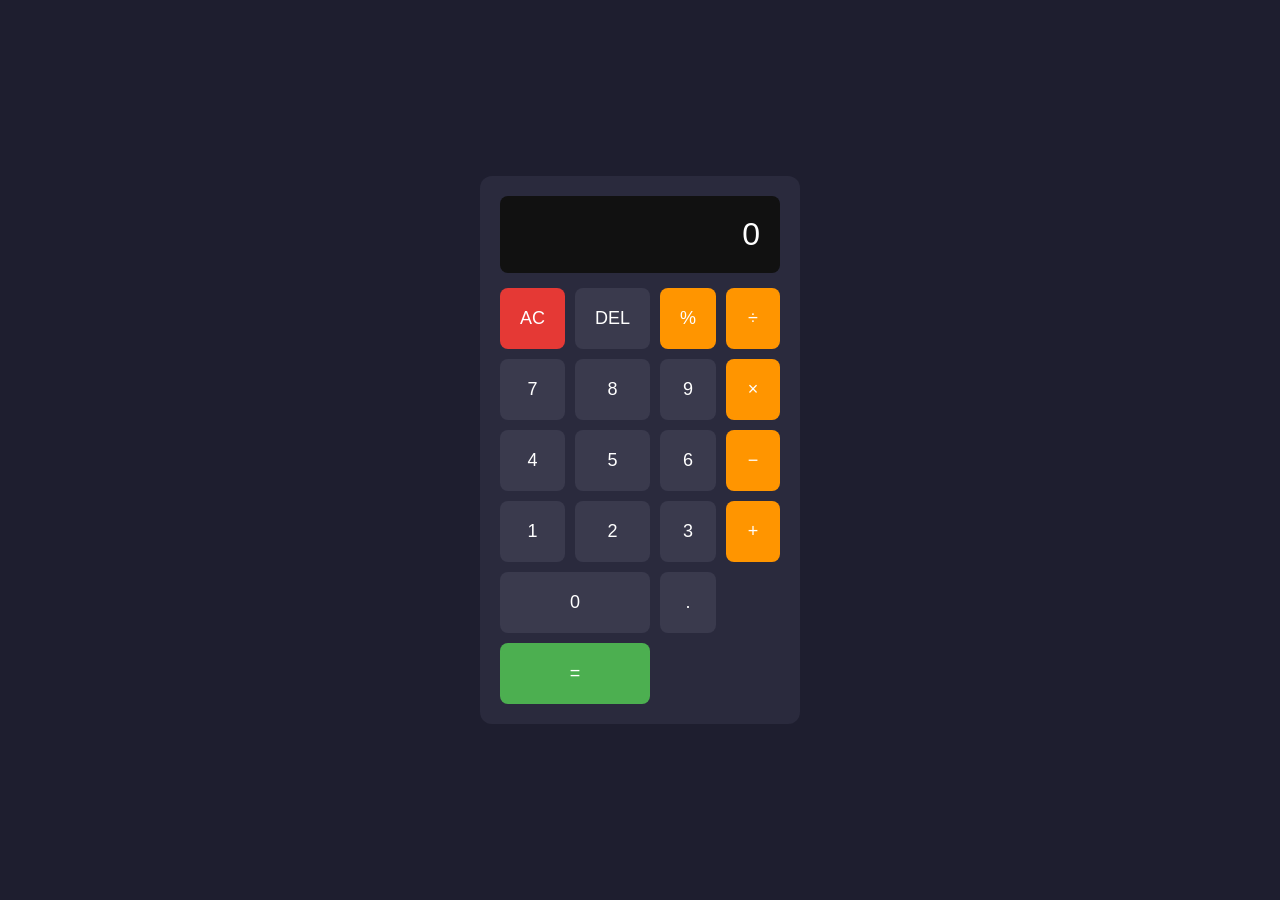
==== index.html @ 3e6f6079 "Add files via upload" ====
<!DOCTYPE html>
<html lang="en">
<head>
  <meta charset="UTF-8" />
  <meta name="viewport" content="width=device-width, initial-scale=1.0" />
  <title>Calculator</title>
  <link rel="stylesheet" href="style.css" />
</head>
<body>

  <div class="calculator">
    <div class="display" id="display">0</div>

    <div class="buttons">
      <button class="btn clear" onclick="clearDisplay()">AC</button>
      <button class="btn" onclick="deleteLast()">DEL</button>
      <button class="btn operator" onclick="appendOperator('%')">%</button>
      <button class="btn operator" onclick="appendOperator('/')">÷</button>

      <button class="btn" onclick="appendNumber('7')">7</button>
      <button class="btn" onclick="appendNumber('8')">8</button>
      <button class="btn" onclick="appendNumber('9')">9</button>
      <button class="btn operator" onclick="appendOperator('*')">×</button>

      <button class="btn" onclick="appendNumber('4')">4</button>
      <button class="btn" onclick="appendNumber('5')">5</button>
      <button class="btn" onclick="appendNumber('6')">6</button>
      <button class="btn operator" onclick="appendOperator('-')">−</button>

      <button class="btn" onclick="appendNumber('1')">1</button>
      <button class="btn" onclick="appendNumber('2')">2</button>
      <button class="btn" onclick="appendNumber('3')">3</button>
      <button class="btn operator" onclick="appendOperator('+')">+</button>

      <button class="btn zero" onclick="appendNumber('0')">0</button>
      <button class="btn" onclick="appendNumber('.')">.</button>
      <button class="btn equals" onclick="calculate()">=</button>
    </div>
  </div>

  <script src="script.js"></script>
</body>
</html>
---- style.css ----
* {
  margin: 0;
  padding: 0;
  box-sizing: border-box;
}

body {
  height: 100vh;
  display: flex;
  align-items: center;
  justify-content: center;
  background: #1e1e2f;
  font-family: Arial, sans-serif;
}

.calculator {
  background: #2a2a3d;
  padding: 20px;
  border-radius: 12px;
  width: 320px;
}

.display {
  background: #111;
  color: #fff;
  font-size: 32px;
  text-align: right;
  padding: 20px;
  border-radius: 8px;
  margin-bottom: 15px;
  overflow-x: auto;
  white-space: nowrap;
}

.buttons {
  display: grid;
  grid-template-columns: repeat(4, 1fr);
  gap: 10px;
}

.btn {
  background: #3a3a4d;
  color: #fff;
  border: none;
  border-radius: 8px;
  padding: 20px;
  font-size: 18px;
  cursor: pointer;
}

.btn:hover {
  background: #4a4a5d;
}

.operator {
  background: #ff9500;
}

.operator:hover {
  background: #ffab33;
}

.equals {
  background: #4caf50;
  grid-column: span 2;
}

.equals:hover {
  background: #5fc961;
}

.clear {
  background: #e53935;
}

.clear:hover {
  background: #f4453f;
}

.zero {
  grid-column: span 2;
}
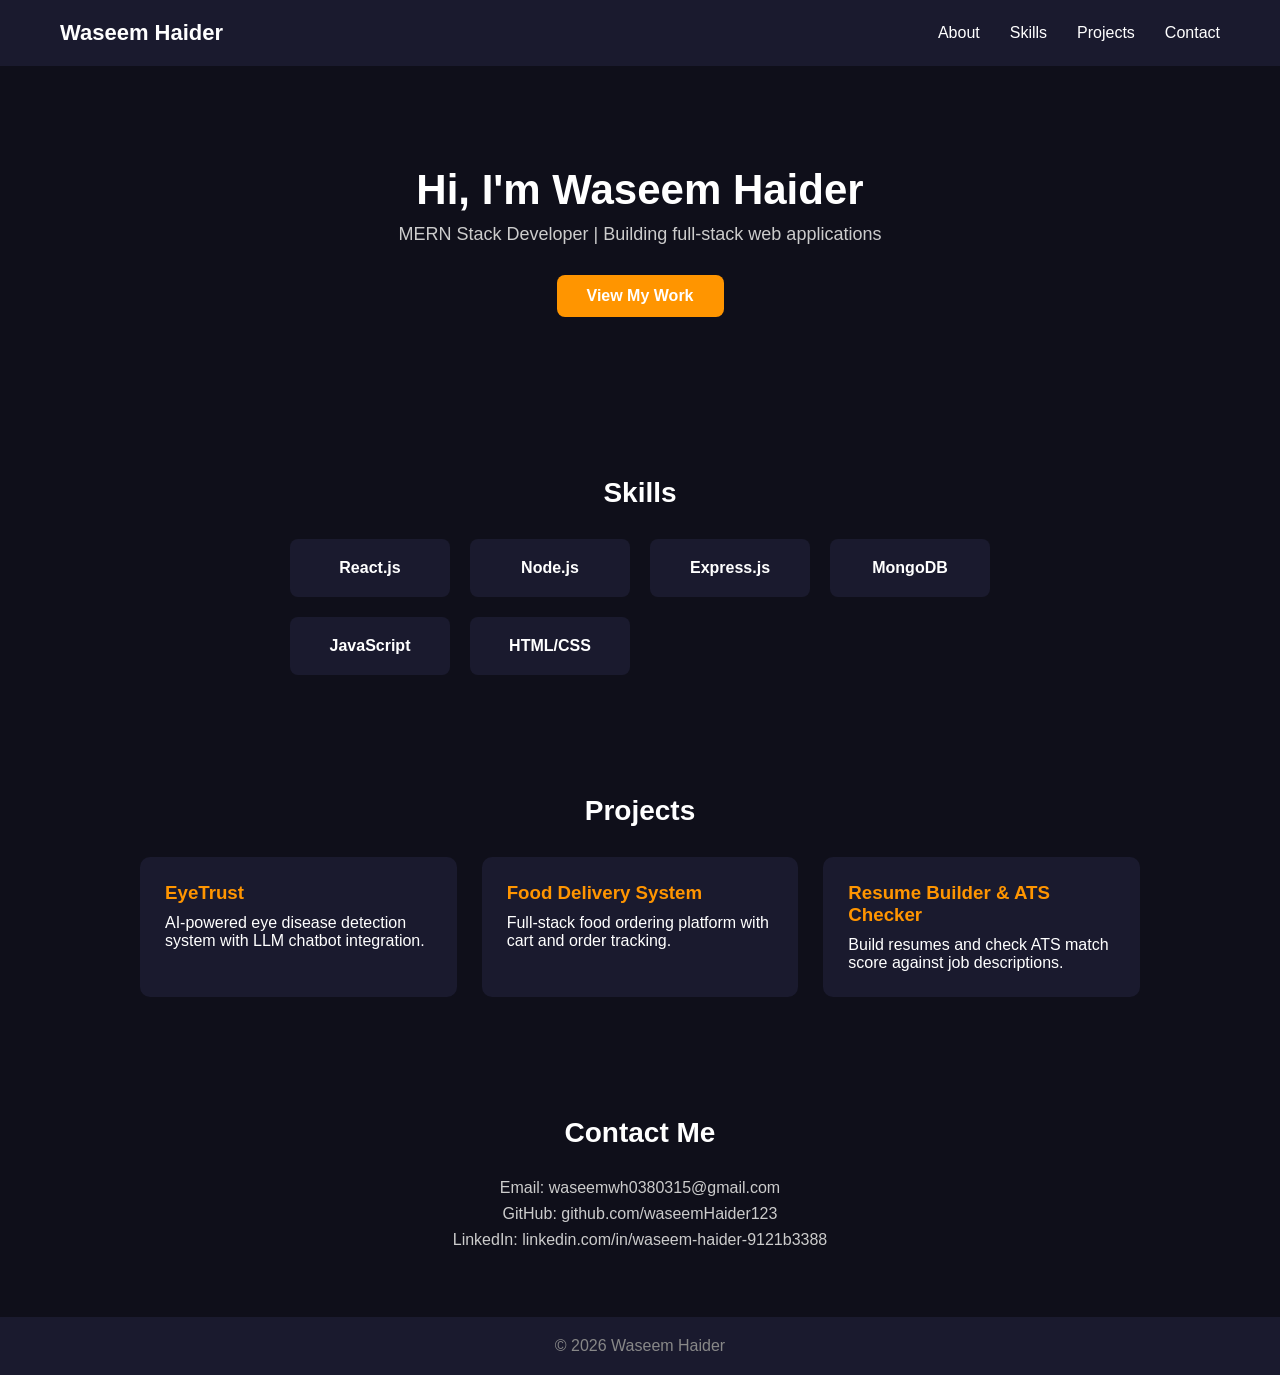
==== commit c5b7e96c: "Add files via upload" ====
--- a/index.html
+++ b/index.html
@@ -3,41 +3,67 @@
 <head>
   <meta charset="UTF-8" />
   <meta name="viewport" content="width=device-width, initial-scale=1.0" />
-  <title>Calculator</title>
+  <title>Waseem Haider - Portfolio</title>
   <link rel="stylesheet" href="style.css" />
 </head>
 <body>
 
-  <div class="calculator">
-    <div class="display" id="display">0</div>
+  <nav class="navbar">
+    <div class="logo">Waseem Haider</div>
+    <ul class="nav-links">
+      <li><a href="#about">About</a></li>
+      <li><a href="#skills">Skills</a></li>
+      <li><a href="#projects">Projects</a></li>
+      <li><a href="#contact">Contact</a></li>
+    </ul>
+  </nav>
 
-    <div class="buttons">
-      <button class="btn clear" onclick="clearDisplay()">AC</button>
-      <button class="btn" onclick="deleteLast()">DEL</button>
-      <button class="btn operator" onclick="appendOperator('%')">%</button>
-      <button class="btn operator" onclick="appendOperator('/')">÷</button>
+  <section class="hero" id="about">
+    <h1>Hi, I'm Waseem Haider</h1>
+    <p>MERN Stack Developer | Building full-stack web applications</p>
+    <a href="#projects" class="btn">View My Work</a>
+  </section>
 
-      <button class="btn" onclick="appendNumber('7')">7</button>
-      <button class="btn" onclick="appendNumber('8')">8</button>
-      <button class="btn" onclick="appendNumber('9')">9</button>
-      <button class="btn operator" onclick="appendOperator('*')">×</button>
+  <section class="skills" id="skills">
+    <h2>Skills</h2>
+    <div class="skills-grid">
+      <div class="skill-card">React.js</div>
+      <div class="skill-card">Node.js</div>
+      <div class="skill-card">Express.js</div>
+      <div class="skill-card">MongoDB</div>
+      <div class="skill-card">JavaScript</div>
+      <div class="skill-card">HTML/CSS</div>
+    </div>
+  </section>
 
-      <button class="btn" onclick="appendNumber('4')">4</button>
-      <button class="btn" onclick="appendNumber('5')">5</button>
-      <button class="btn" onclick="appendNumber('6')">6</button>
-      <button class="btn operator" onclick="appendOperator('-')">−</button>
+  <section class="projects" id="projects">
+    <h2>Projects</h2>
+    <div class="project-grid">
+      <div class="project-card">
+        <h3>EyeTrust</h3>
+        <p>AI-powered eye disease detection system with LLM chatbot integration.</p>
+      </div>
+      <div class="project-card">
+        <h3>Food Delivery System</h3>
+        <p>Full-stack food ordering platform with cart and order tracking.</p>
+      </div>
+      <div class="project-card">
+        <h3>Resume Builder & ATS Checker</h3>
+        <p>Build resumes and check ATS match score against job descriptions.</p>
+      </div>
+    </div>
+  </section>
 
-      <button class="btn" onclick="appendNumber('1')">1</button>
-      <button class="btn" onclick="appendNumber('2')">2</button>
-      <button class="btn" onclick="appendNumber('3')">3</button>
-      <button class="btn operator" onclick="appendOperator('+')">+</button>
+  <section class="contact" id="contact">
+    <h2>Contact Me</h2>
+    <p>Email: waseemwh0380315@gmail.com</p>
+    <p>GitHub: github.com/waseemHaider123</p>
+    <p>LinkedIn: linkedin.com/in/waseem-haider-9121b3388</p>
+  </section>
 
-      <button class="btn zero" onclick="appendNumber('0')">0</button>
-      <button class="btn" onclick="appendNumber('.')">.</button>
-      <button class="btn equals" onclick="calculate()">=</button>
-    </div>
-  </div>
+  <footer>
+    <p>&copy; 2026 Waseem Haider</p>
+  </footer>
 
-  <script src="script.js"></script>
 </body>
 </html>
--- a/style.css
+++ b/style.css
@@ -2,81 +2,168 @@
   margin: 0;
   padding: 0;
   box-sizing: border-box;
+  font-family: Arial, sans-serif;
+}
+
+html {
+  scroll-behavior: smooth;
 }
 
 body {
-  height: 100vh;
-  display: flex;
-  align-items: center;
-  justify-content: center;
-  background: #1e1e2f;
-  font-family: Arial, sans-serif;
+  background: #0f0f1a;
+  color: #fff;
+  overflow-x: hidden;
 }
 
-.calculator {
-  background: #2a2a3d;
-  padding: 20px;
-  border-radius: 12px;
-  width: 320px;
+.navbar {
+  display: flex;
+  justify-content: space-between;
+  align-items: center;
+  padding: 20px 60px;
+  background: #1a1a2e;
+  position: sticky;
+  top: 0;
+  z-index: 100;
 }
 
-.display {
-  background: #111;
-  color: #fff;
-  font-size: 32px;
-  text-align: right;
-  padding: 20px;
-  border-radius: 8px;
-  margin-bottom: 15px;
-  overflow-x: auto;
-  white-space: nowrap;
+.logo {
+  font-size: 22px;
+  font-weight: bold;
 }
 
-.buttons {
-  display: grid;
-  grid-template-columns: repeat(4, 1fr);
-  gap: 10px;
+.nav-links {
+  list-style: none;
+  display: flex;
+  gap: 30px;
+}
+
+.nav-links a {
+  color: #fff;
+  text-decoration: none;
+  transition: color 0.3s ease;
+}
+
+.nav-links a:hover {
+  color: #ff9500;
+}
+
+.hero {
+  text-align: center;
+  padding: 100px 20px;
+  animation: fadeIn 1s ease-in;
+}
+
+.hero h1 {
+  font-size: 42px;
+  margin-bottom: 10px;
+}
+
+.hero p {
+  font-size: 18px;
+  color: #ccc;
+  margin-bottom: 30px;
 }
 
 .btn {
-  background: #3a3a4d;
+  display: inline-block;
+  padding: 12px 30px;
+  background: #ff9500;
   color: #fff;
-  border: none;
+  text-decoration: none;
   border-radius: 8px;
-  padding: 20px;
-  font-size: 18px;
-  cursor: pointer;
+  font-weight: bold;
+  transition: background 0.3s ease, transform 0.2s ease;
 }
 
 .btn:hover {
-  background: #4a4a5d;
+  background: #ffab33;
+  transform: translateY(-3px);
 }
 
-.operator {
-  background: #ff9500;
+.skills, .projects, .contact {
+  padding: 60px;
+  text-align: center;
 }
 
-.operator:hover {
-  background: #ffab33;
+.skills h2, .projects h2, .contact h2 {
+  margin-bottom: 30px;
+  font-size: 28px;
 }
 
-.equals {
-  background: #4caf50;
-  grid-column: span 2;
+.skills-grid {
+  display: grid;
+  grid-template-columns: repeat(auto-fit, minmax(140px, 1fr));
+  gap: 20px;
+  max-width: 700px;
+  margin: 0 auto;
 }
 
-.equals:hover {
-  background: #5fc961;
+.skill-card {
+  background: #1a1a2e;
+  padding: 20px;
+  border-radius: 8px;
+  font-weight: bold;
+  transition: transform 0.3s ease, background 0.3s ease;
+  opacity: 0;
+  animation: fadeUp 0.6s ease forwards;
 }
 
-.clear {
-  background: #e53935;
+.skill-card:hover {
+  transform: translateY(-5px);
+  background: #24243e;
 }
 
-.clear:hover {
-  background: #f4453f;
+.skill-card:nth-child(1) { animation-delay: 0.1s; }
+.skill-card:nth-child(2) { animation-delay: 0.2s; }
+.skill-card:nth-child(3) { animation-delay: 0.3s; }
+.skill-card:nth-child(4) { animation-delay: 0.4s; }
+.skill-card:nth-child(5) { animation-delay: 0.5s; }
+.skill-card:nth-child(6) { animation-delay: 0.6s; }
+
+.project-grid {
+  display: grid;
+  grid-template-columns: repeat(auto-fit, minmax(280px, 1fr));
+  gap: 25px;
+  max-width: 1000px;
+  margin: 0 auto;
 }
 
-.zero {
-  grid-column: span 2;
+.project-card {
+  background: #1a1a2e;
+  padding: 25px;
+  border-radius: 10px;
+  text-align: left;
+  transition: transform 0.3s ease, box-shadow 0.3s ease;
+}
+
+.project-card:hover {
+  transform: translateY(-6px);
+  box-shadow: 0 10px 25px rgba(255, 149, 0, 0.15);
+}
+
+.project-card h3 {
+  margin-bottom: 10px;
+  color: #ff9500;
+}
+
+.contact p {
+  margin: 8px 0;
+  color: #ccc;
+}
+
+footer {
+  text-align: center;
+  padding: 20px;
+  background: #1a1a2e;
+  color: #888;
+}
+
+@keyframes fadeIn {
+  from { opacity: 0; transform: translateY(20px); }
+  to { opacity: 1; transform: translateY(0); }
+}
+
+@keyframes fadeUp {
+  from { opacity: 0; transform: translateY(15px); }
+  to { opacity: 1; transform: translateY(0); }
 }
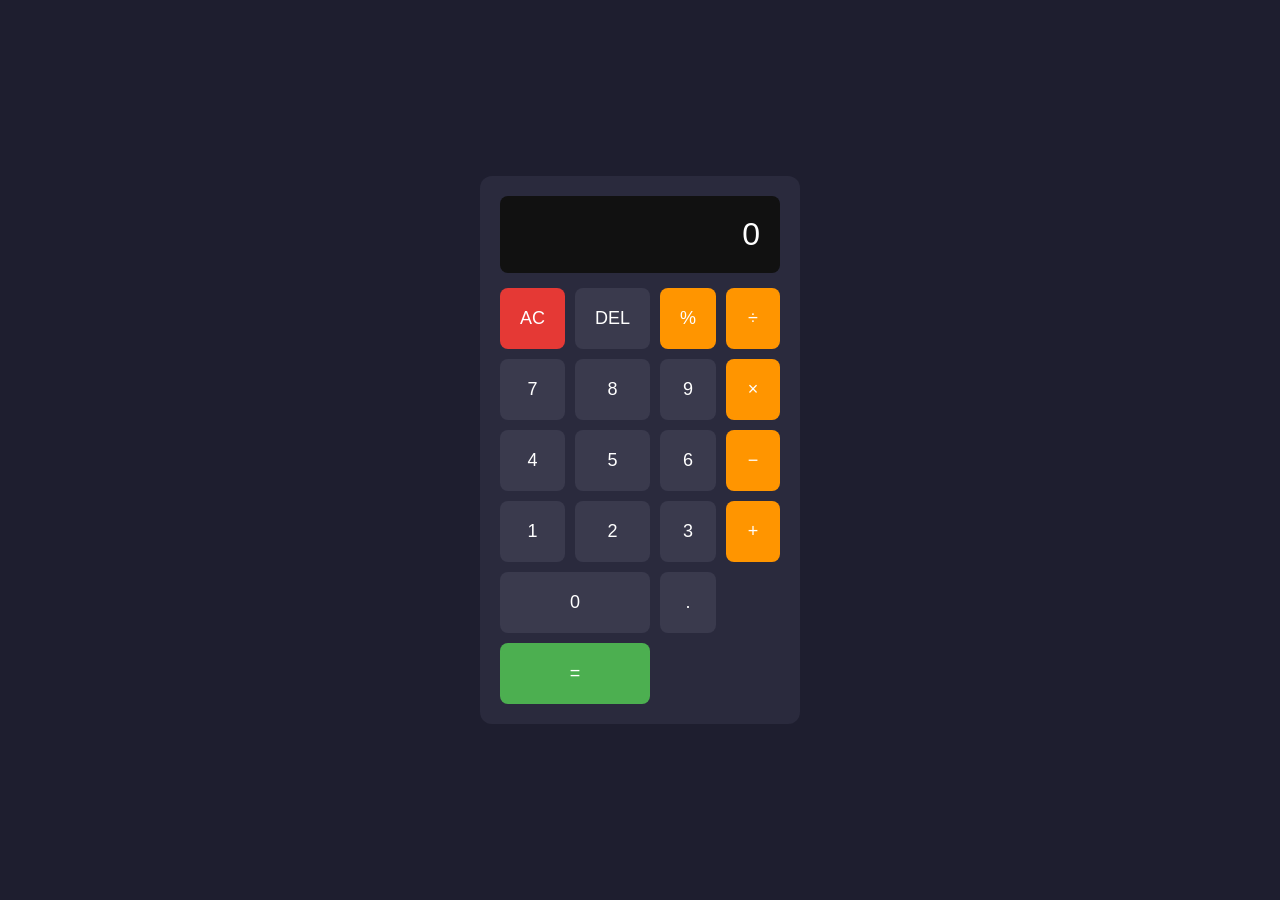
==== commit af27c7b0: "Add files via upload" ====
--- a/index.html
+++ b/index.html
@@ -3,67 +3,41 @@
 <head>
   <meta charset="UTF-8" />
   <meta name="viewport" content="width=device-width, initial-scale=1.0" />
-  <title>Waseem Haider - Portfolio</title>
+  <title>Calculator</title>
   <link rel="stylesheet" href="style.css" />
 </head>
 <body>
 
-  <nav class="navbar">
-    <div class="logo">Waseem Haider</div>
-    <ul class="nav-links">
-      <li><a href="#about">About</a></li>
-      <li><a href="#skills">Skills</a></li>
-      <li><a href="#projects">Projects</a></li>
-      <li><a href="#contact">Contact</a></li>
-    </ul>
-  </nav>
+  <div class="calculator">
+    <div class="display" id="display">0</div>
 
-  <section class="hero" id="about">
-    <h1>Hi, I'm Waseem Haider</h1>
-    <p>MERN Stack Developer | Building full-stack web applications</p>
-    <a href="#projects" class="btn">View My Work</a>
-  </section>
+    <div class="buttons">
+      <button class="btn clear" onclick="clearDisplay()">AC</button>
+      <button class="btn" onclick="deleteLast()">DEL</button>
+      <button class="btn operator" onclick="appendOperator('%')">%</button>
+      <button class="btn operator" onclick="appendOperator('/')">÷</button>
 
-  <section class="skills" id="skills">
-    <h2>Skills</h2>
-    <div class="skills-grid">
-      <div class="skill-card">React.js</div>
-      <div class="skill-card">Node.js</div>
-      <div class="skill-card">Express.js</div>
-      <div class="skill-card">MongoDB</div>
-      <div class="skill-card">JavaScript</div>
-      <div class="skill-card">HTML/CSS</div>
+      <button class="btn" onclick="appendNumber('7')">7</button>
+      <button class="btn" onclick="appendNumber('8')">8</button>
+      <button class="btn" onclick="appendNumber('9')">9</button>
+      <button class="btn operator" onclick="appendOperator('*')">×</button>
+
+      <button class="btn" onclick="appendNumber('4')">4</button>
+      <button class="btn" onclick="appendNumber('5')">5</button>
+      <button class="btn" onclick="appendNumber('6')">6</button>
+      <button class="btn operator" onclick="appendOperator('-')">−</button>
+
+      <button class="btn" onclick="appendNumber('1')">1</button>
+      <button class="btn" onclick="appendNumber('2')">2</button>
+      <button class="btn" onclick="appendNumber('3')">3</button>
+      <button class="btn operator" onclick="appendOperator('+')">+</button>
+
+      <button class="btn zero" onclick="appendNumber('0')">0</button>
+      <button class="btn" onclick="appendNumber('.')">.</button>
+      <button class="btn equals" onclick="calculate()">=</button>
     </div>
-  </section>
+  </div>
 
-  <section class="projects" id="projects">
-    <h2>Projects</h2>
-    <div class="project-grid">
-      <div class="project-card">
-        <h3>EyeTrust</h3>
-        <p>AI-powered eye disease detection system with LLM chatbot integration.</p>
-      </div>
-      <div class="project-card">
-        <h3>Food Delivery System</h3>
-        <p>Full-stack food ordering platform with cart and order tracking.</p>
-      </div>
-      <div class="project-card">
-        <h3>Resume Builder & ATS Checker</h3>
-        <p>Build resumes and check ATS match score against job descriptions.</p>
-      </div>
-    </div>
-  </section>
-
-  <section class="contact" id="contact">
-    <h2>Contact Me</h2>
-    <p>Email: waseemwh0380315@gmail.com</p>
-    <p>GitHub: github.com/waseemHaider123</p>
-    <p>LinkedIn: linkedin.com/in/waseem-haider-9121b3388</p>
-  </section>
-
-  <footer>
-    <p>&copy; 2026 Waseem Haider</p>
-  </footer>
-
+  <script src="script.js"></script>
 </body>
 </html>
--- a/style.css
+++ b/style.css
@@ -2,168 +2,81 @@
   margin: 0;
   padding: 0;
   box-sizing: border-box;
+}
+
+body {
+  height: 100vh;
+  display: flex;
+  align-items: center;
+  justify-content: center;
+  background: #1e1e2f;
   font-family: Arial, sans-serif;
 }
 
-html {
-  scroll-behavior: smooth;
+.calculator {
+  background: #2a2a3d;
+  padding: 20px;
+  border-radius: 12px;
+  width: 320px;
 }
 
-body {
-  background: #0f0f1a;
+.display {
+  background: #111;
   color: #fff;
-  overflow-x: hidden;
+  font-size: 32px;
+  text-align: right;
+  padding: 20px;
+  border-radius: 8px;
+  margin-bottom: 15px;
+  overflow-x: auto;
+  white-space: nowrap;
 }
 
-.navbar {
-  display: flex;
-  justify-content: space-between;
-  align-items: center;
-  padding: 20px 60px;
-  background: #1a1a2e;
-  position: sticky;
-  top: 0;
-  z-index: 100;
-}
-
-.logo {
-  font-size: 22px;
-  font-weight: bold;
-}
-
-.nav-links {
-  list-style: none;
-  display: flex;
-  gap: 30px;
-}
-
-.nav-links a {
-  color: #fff;
-  text-decoration: none;
-  transition: color 0.3s ease;
-}
-
-.nav-links a:hover {
-  color: #ff9500;
-}
-
-.hero {
-  text-align: center;
-  padding: 100px 20px;
-  animation: fadeIn 1s ease-in;
-}
-
-.hero h1 {
-  font-size: 42px;
-  margin-bottom: 10px;
-}
-
-.hero p {
-  font-size: 18px;
-  color: #ccc;
-  margin-bottom: 30px;
+.buttons {
+  display: grid;
+  grid-template-columns: repeat(4, 1fr);
+  gap: 10px;
 }
 
 .btn {
-  display: inline-block;
-  padding: 12px 30px;
-  background: #ff9500;
+  background: #3a3a4d;
   color: #fff;
-  text-decoration: none;
+  border: none;
   border-radius: 8px;
-  font-weight: bold;
-  transition: background 0.3s ease, transform 0.2s ease;
+  padding: 20px;
+  font-size: 18px;
+  cursor: pointer;
 }
 
 .btn:hover {
-  background: #ffab33;
-  transform: translateY(-3px);
+  background: #4a4a5d;
 }
 
-.skills, .projects, .contact {
-  padding: 60px;
-  text-align: center;
+.operator {
+  background: #ff9500;
 }
 
-.skills h2, .projects h2, .contact h2 {
-  margin-bottom: 30px;
-  font-size: 28px;
+.operator:hover {
+  background: #ffab33;
 }
 
-.skills-grid {
-  display: grid;
-  grid-template-columns: repeat(auto-fit, minmax(140px, 1fr));
-  gap: 20px;
-  max-width: 700px;
-  margin: 0 auto;
+.equals {
+  background: #4caf50;
+  grid-column: span 2;
 }
 
-.skill-card {
-  background: #1a1a2e;
-  padding: 20px;
-  border-radius: 8px;
-  font-weight: bold;
-  transition: transform 0.3s ease, background 0.3s ease;
-  opacity: 0;
-  animation: fadeUp 0.6s ease forwards;
+.equals:hover {
+  background: #5fc961;
 }
 
-.skill-card:hover {
-  transform: translateY(-5px);
-  background: #24243e;
+.clear {
+  background: #e53935;
 }
 
-.skill-card:nth-child(1) { animation-delay: 0.1s; }
-.skill-card:nth-child(2) { animation-delay: 0.2s; }
-.skill-card:nth-child(3) { animation-delay: 0.3s; }
-.skill-card:nth-child(4) { animation-delay: 0.4s; }
-.skill-card:nth-child(5) { animation-delay: 0.5s; }
-.skill-card:nth-child(6) { animation-delay: 0.6s; }
-
-.project-grid {
-  display: grid;
-  grid-template-columns: repeat(auto-fit, minmax(280px, 1fr));
-  gap: 25px;
-  max-width: 1000px;
-  margin: 0 auto;
+.clear:hover {
+  background: #f4453f;
 }
 
-.project-card {
-  background: #1a1a2e;
-  padding: 25px;
-  border-radius: 10px;
-  text-align: left;
-  transition: transform 0.3s ease, box-shadow 0.3s ease;
-}
-
-.project-card:hover {
-  transform: translateY(-6px);
-  box-shadow: 0 10px 25px rgba(255, 149, 0, 0.15);
-}
-
-.project-card h3 {
-  margin-bottom: 10px;
-  color: #ff9500;
-}
-
-.contact p {
-  margin: 8px 0;
-  color: #ccc;
-}
-
-footer {
-  text-align: center;
-  padding: 20px;
-  background: #1a1a2e;
-  color: #888;
-}
-
-@keyframes fadeIn {
-  from { opacity: 0; transform: translateY(20px); }
-  to { opacity: 1; transform: translateY(0); }
-}
-
-@keyframes fadeUp {
-  from { opacity: 0; transform: translateY(15px); }
-  to { opacity: 1; transform: translateY(0); }
+.zero {
+  grid-column: span 2;
 }
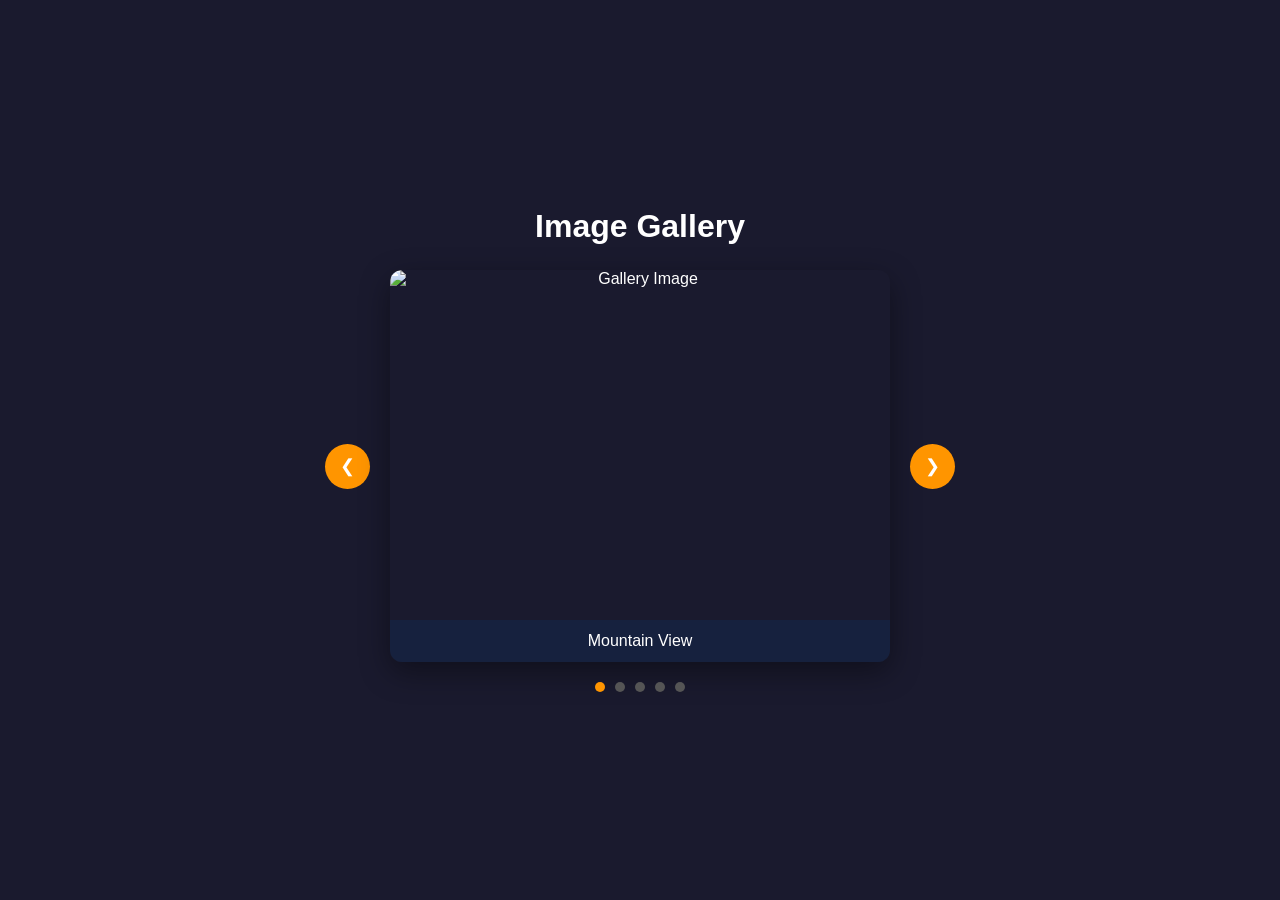
==== commit 65868317: "Add files via upload" ====
--- a/index.html
+++ b/index.html
@@ -3,39 +3,26 @@
 <head>
   <meta charset="UTF-8" />
   <meta name="viewport" content="width=device-width, initial-scale=1.0" />
-  <title>Calculator</title>
+  <title>Image Gallery</title>
   <link rel="stylesheet" href="style.css" />
 </head>
 <body>
 
-  <div class="calculator">
-    <div class="display" id="display">0</div>
+  <div class="gallery-container">
+    <h1>Image Gallery</h1>
 
-    <div class="buttons">
-      <button class="btn clear" onclick="clearDisplay()">AC</button>
-      <button class="btn" onclick="deleteLast()">DEL</button>
-      <button class="btn operator" onclick="appendOperator('%')">%</button>
-      <button class="btn operator" onclick="appendOperator('/')">÷</button>
+    <div class="gallery">
+      <button class="nav-btn prev" onclick="prevImage()">&#10094;</button>
 
-      <button class="btn" onclick="appendNumber('7')">7</button>
-      <button class="btn" onclick="appendNumber('8')">8</button>
-      <button class="btn" onclick="appendNumber('9')">9</button>
-      <button class="btn operator" onclick="appendOperator('*')">×</button>
+      <div class="image-frame">
+        <img id="galleryImage" src="https://picsum.photos/id/1015/600/400" alt="Gallery Image" />
+        <p class="caption" id="caption">Mountain View</p>
+      </div>
 
-      <button class="btn" onclick="appendNumber('4')">4</button>
-      <button class="btn" onclick="appendNumber('5')">5</button>
-      <button class="btn" onclick="appendNumber('6')">6</button>
-      <button class="btn operator" onclick="appendOperator('-')">−</button>
+      <button class="nav-btn next" onclick="nextImage()">&#10095;</button>
+    </div>
 
-      <button class="btn" onclick="appendNumber('1')">1</button>
-      <button class="btn" onclick="appendNumber('2')">2</button>
-      <button class="btn" onclick="appendNumber('3')">3</button>
-      <button class="btn operator" onclick="appendOperator('+')">+</button>
-
-      <button class="btn zero" onclick="appendNumber('0')">0</button>
-      <button class="btn" onclick="appendNumber('.')">.</button>
-      <button class="btn equals" onclick="calculate()">=</button>
-    </div>
+    <div class="dots" id="dots"></div>
   </div>
 
   <script src="script.js"></script>
--- a/style.css
+++ b/style.css
@@ -2,81 +2,87 @@
   margin: 0;
   padding: 0;
   box-sizing: border-box;
+  font-family: Arial, sans-serif;
 }
 
 body {
-  height: 100vh;
+  min-height: 100vh;
   display: flex;
   align-items: center;
   justify-content: center;
-  background: #1e1e2f;
-  font-family: Arial, sans-serif;
+  background: #1a1a2e;
+  color: #fff;
 }
 
-.calculator {
-  background: #2a2a3d;
+.gallery-container {
+  text-align: center;
   padding: 20px;
-  border-radius: 12px;
-  width: 320px;
 }
 
-.display {
-  background: #111;
-  color: #fff;
-  font-size: 32px;
-  text-align: right;
-  padding: 20px;
-  border-radius: 8px;
-  margin-bottom: 15px;
-  overflow-x: auto;
-  white-space: nowrap;
+h1 {
+  margin-bottom: 25px;
 }
 
-.buttons {
-  display: grid;
-  grid-template-columns: repeat(4, 1fr);
+.gallery {
+  display: flex;
+  align-items: center;
+  gap: 20px;
+}
+
+.image-frame {
+  width: 500px;
+  border-radius: 12px;
+  overflow: hidden;
+  box-shadow: 0 10px 30px rgba(0,0,0,0.4);
+}
+
+.image-frame img {
+  width: 100%;
+  height: 350px;
+  object-fit: cover;
+  display: block;
+  transition: opacity 0.3s ease;
+}
+
+.caption {
+  background: #16213e;
+  padding: 12px;
+  font-size: 16px;
+}
+
+.nav-btn {
+  background: #ff9500;
+  color: #fff;
+  border: none;
+  width: 45px;
+  height: 45px;
+  border-radius: 50%;
+  font-size: 18px;
+  cursor: pointer;
+  transition: background 0.3s ease, transform 0.2s ease;
+}
+
+.nav-btn:hover {
+  background: #ffab33;
+  transform: scale(1.1);
+}
+
+.dots {
+  margin-top: 20px;
+  display: flex;
+  justify-content: center;
   gap: 10px;
 }
 
-.btn {
-  background: #3a3a4d;
-  color: #fff;
-  border: none;
-  border-radius: 8px;
-  padding: 20px;
-  font-size: 18px;
+.dot {
+  width: 10px;
+  height: 10px;
+  border-radius: 50%;
+  background: #555;
   cursor: pointer;
+  transition: background 0.3s ease;
 }
 
-.btn:hover {
-  background: #4a4a5d;
-}
-
-.operator {
+.dot.active {
   background: #ff9500;
-}
-
-.operator:hover {
-  background: #ffab33;
-}
-
-.equals {
-  background: #4caf50;
-  grid-column: span 2;
-}
-
-.equals:hover {
-  background: #5fc961;
-}
-
-.clear {
-  background: #e53935;
-}
-
-.clear:hover {
-  background: #f4453f;
-}
-
-.zero {
-  grid-column: span 2;
 }
